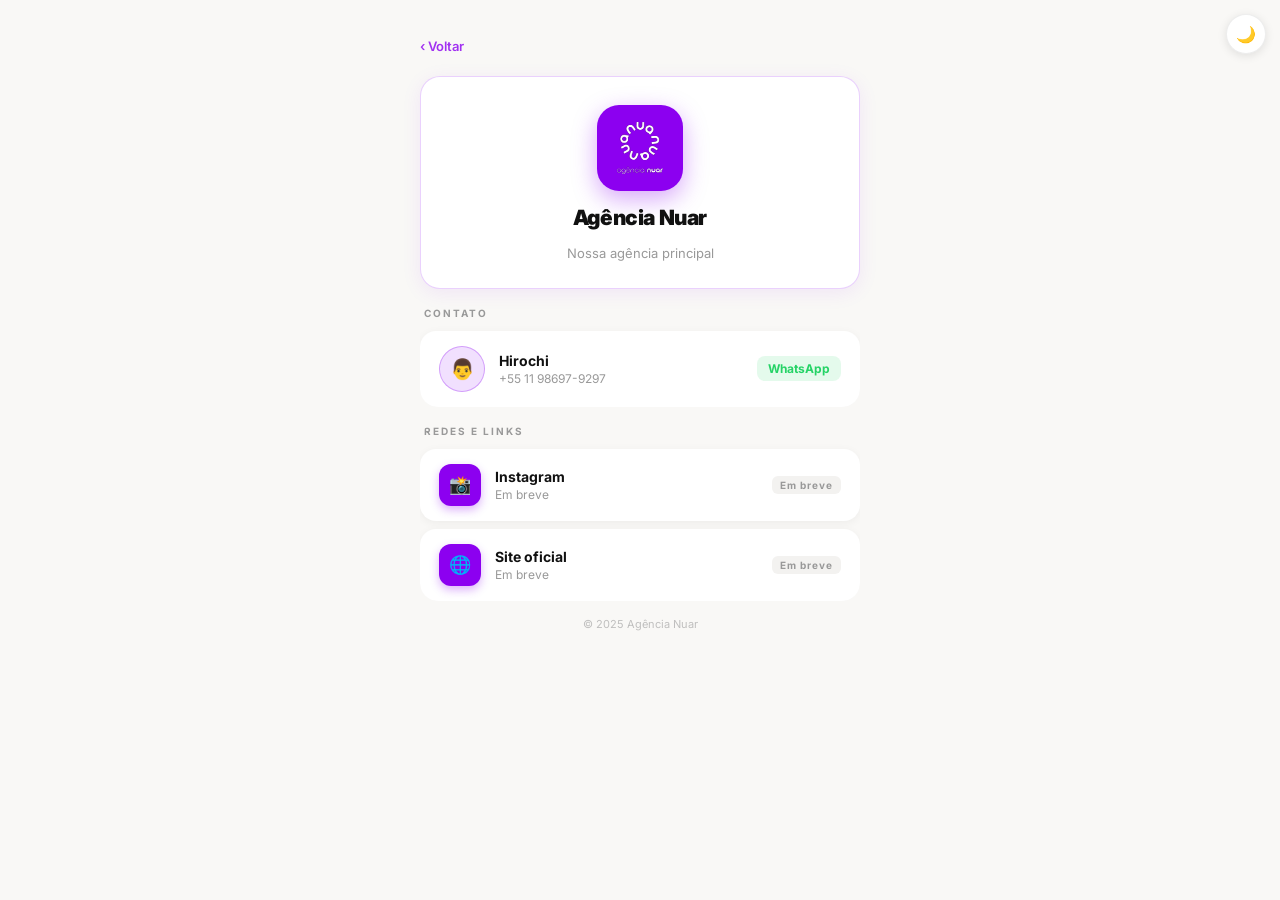
==== agencia.html @ 703eca0a "feat: borda colorida nas linhas das páginas de instituição (mobile fixo, desktop hover)" ====
<!DOCTYPE html>
<html lang="pt-BR" data-theme="light">
<head>
  <meta charset="UTF-8" />
  <meta name="viewport" content="width=device-width, initial-scale=1.0" />
  <title>Agência Nuar</title>
  <style>
    @import url('https://fonts.googleapis.com/css2?family=Inter:wght@400;500;600;700;800;900&display=swap');

    :root {
      --cor: #8c00f0;
      --cor-rgb: 140,0,240;
    }

    *, *::before, *::after { box-sizing: border-box; margin: 0; padding: 0; }

    body {
      font-family: 'Inter', system-ui, sans-serif;
      background: var(--bg, #f5f4f0);
      color: var(--text, #111);
      min-height: 100dvh;
      display: flex;
      flex-direction: column;
      align-items: center;
      padding: 32px 16px 60px;
      transition: background .3s, color .3s;
    }

    .page { width: 100%; max-width: 440px; display: flex; flex-direction: column; align-items: center; gap: 16px; }

    .back-btn {
      align-self: flex-start;
      display: flex; align-items: center; gap: 6px;
      font-size: 13px; font-weight: 600;
      color: var(--cor);
      text-decoration: none;
      padding: 6px 0;
      opacity: .8;
      transition: opacity .2s;
    }
    .back-btn:hover { opacity: 1; }

    .header {
      width: 100%;
      display: flex;
      flex-direction: column;
      align-items: center;
      gap: 14px;
      padding: 28px 20px 24px;
      background: var(--surface, #fff);
      border-radius: 20px;
      border: 1.5px solid rgba(var(--cor-rgb), .18);
      box-shadow: 0 4px 20px rgba(var(--cor-rgb), .08);
    }

    .logo-box {
      width: 86px; height: 86px;
      border-radius: 22px;
      background: var(--cor);
      display: flex; align-items: center; justify-content: center;
      box-shadow: 0 8px 24px rgba(var(--cor-rgb), .35);
    }
    .logo-box img { width: 66px; height: 66px; object-fit: contain; }

    .inst-name { font-size: 21px; font-weight: 900; letter-spacing: -.4px; color: var(--text, #111); text-align: center; }
    .inst-desc { font-size: 13px; color: var(--text2, #777); text-align: center; line-height: 1.5; }

    .card {
      width: 100%;
      background: var(--surface, #fff);
      border-radius: 18px;
      border: 1px solid var(--border, rgba(0,0,0,.07));
      box-shadow: 0 2px 12px rgba(0,0,0,.05);
      overflow: hidden;
    }

    .card-label {
      font-size: 10px; font-weight: 700;
      letter-spacing: 2px; text-transform: uppercase;
      color: var(--muted, #aaa);
      padding: 14px 18px 8px;
    }

    .contact-item {
      display: flex; align-items: center;
      gap: 14px;
      padding: 14px 18px;
      text-decoration: none;
    }

    .contact-avatar {
      width: 46px; height: 46px;
      border-radius: 50%;
      background: rgba(var(--cor-rgb), .12);
      border: 1.5px solid rgba(var(--cor-rgb), .3);
      display: flex; align-items: center; justify-content: center;
      font-size: 20px;
      flex-shrink: 0;
    }
    .contact-info { flex: 1; }
    .contact-name { font-size: 14px; font-weight: 700; color: var(--text, #111); }
    .contact-phone { font-size: 12px; color: var(--text2, #888); margin-top: 2px; }
    .contact-action {
      font-size: 12px; font-weight: 700;
      color: #25D366;
      background: rgba(37,211,102,.12);
      border-radius: 8px;
      padding: 5px 11px;
      flex-shrink: 0;
    }

    .link-item {
      display: flex; align-items: center;
      gap: 14px;
      padding: 14px 18px;
      text-decoration: none;
    }

    .link-icon {
      width: 42px; height: 42px;
      border-radius: 12px;
      background: var(--cor);
      box-shadow: 0 4px 10px rgba(var(--cor-rgb), .3);
      display: flex; align-items: center; justify-content: center;
      font-size: 18px;
      flex-shrink: 0;
    }
    .link-info { flex: 1; }
    .link-name { font-size: 14px; font-weight: 700; color: var(--text, #111); }
    .link-sub { font-size: 12px; color: var(--muted, #aaa); margin-top: 2px; }

    .em-breve {
      font-size: 10px; font-weight: 700;
      color: var(--muted, #bbb); letter-spacing: 1px;
      background: var(--surface2, #f3f2f0);
      border-radius: 6px;
      padding: 3px 8px;
      flex-shrink: 0;
    }

    .footer { font-size: 11px; color: var(--muted, #bbb); opacity: .6; }
  </style>
  <link rel="stylesheet" href="tema.css">
</head>
<body>
<button class="theme-btn" id="themeBtn" aria-label="Tema">🌙</button>
<div class="page">

  <a class="back-btn" href="index.html">‹ Voltar</a>

  <div class="header">
    <div class="logo-box">
      <img src="logos/1.svg" alt="Agência Nuar">
    </div>
    <div class="inst-name">Agência Nuar</div>
    <div class="inst-desc">Nossa agência principal</div>
  </div>

  <div class="card">
    <div class="card-label">Contato</div>
    <a class="contact-item" href="https://wa.me/5511986979297" target="_blank" rel="noopener">
      <div class="contact-avatar">👨</div>
      <div class="contact-info">
        <div class="contact-name">Hirochi</div>
        <div class="contact-phone">+55 11 98697-9297</div>
      </div>
      <span class="contact-action">WhatsApp</span>
    </a>
  </div>

  <div class="card">
    <div class="card-label">Redes e Links</div>
    <a class="link-item" href="#" target="_blank" rel="noopener">
      <div class="link-icon">📸</div>
      <div class="link-info">
        <div class="link-name">Instagram</div>
        <div class="link-sub">Em breve</div>
      </div>
      <span class="em-breve">Em breve</span>
    </a>
    <a class="link-item" href="#" target="_blank" rel="noopener">
      <div class="link-icon">🌐</div>
      <div class="link-info">
        <div class="link-name">Site oficial</div>
        <div class="link-sub">Em breve</div>
      </div>
      <span class="em-breve">Em breve</span>
    </a>
  </div>

  <div class="footer">© 2025 Agência Nuar</div>
</div>
<script src="tema.js"></script>
</body>
</html>
---- tema.css ----
/* ── Tema compartilhado — todas as páginas ── */

[data-theme="light"] {
  --bg:      #f9f8f6;
  --surface: #ffffff;
  --surface2: #f3f2f0;
  --border:  rgba(0,0,0,0.07);
  --text:    #111111;
  --text2:   #555555;
  --muted:   #999999;
  --shadow:  0 2px 12px rgba(0,0,0,.06);
}

[data-theme="dark"] {
  --bg:      #111111;
  --surface: #1e1e1e;
  --surface2: #2a2a2a;
  --border:  rgba(255,255,255,0.10);
  --text:    #ffffff;
  --text2:   #bbbbbb;
  --muted:   #777777;
  --shadow:  0 2px 12px rgba(0,0,0,.35);
}

body {
  background: var(--bg);
  color: var(--text);
  transition: background .3s, color .3s;
}

/* Botão de tema */
.theme-btn {
  position: fixed;
  top: 14px; right: 14px;
  z-index: 99;
  width: 40px; height: 40px;
  border-radius: 50%;
  border: 1px solid var(--border);
  background: var(--surface);
  box-shadow: 0 2px 10px rgba(0,0,0,.10);
  cursor: pointer;
  display: flex; align-items: center; justify-content: center;
  font-size: 16px;
  touch-action: manipulation;
  transition: background .3s, border-color .3s, box-shadow .2s;
}
.theme-btn:hover { box-shadow: 0 4px 16px rgba(0,0,0,.15); }
.theme-btn:active { transform: scale(0.93); }

/* Cards */
.card {
  background: var(--surface);
  border-color: var(--border) !important;
  transition: background .3s, border-color .3s;
}

/* Cards de instituição — cada item vira bloco independente */
.card {
  background: transparent !important;
  border: none !important;
  box-shadow: none !important;
  display: flex;
  flex-direction: column;
  gap: 8px;
  padding: 0 !important;
}

.card-label {
  color: var(--muted);
  padding: 2px 4px 4px !important;
  transition: color .3s;
}

.contact-item,
.link-item {
  border-radius: 16px !important;
  border-top: none !important;
  background: var(--surface) !important;
  border: 1.5px solid transparent !important;
  box-shadow: 0 2px 10px rgba(0,0,0,.05);
  color: var(--text);
  transition: border-color .25s, box-shadow .25s, background .15s, color .3s;
}

/* Desktop: borda colorida só no hover */
@media (hover: hover) {
  .contact-item:hover,
  .link-item:hover {
    border-color: var(--cor) !important;
    box-shadow: 0 4px 18px rgba(0,0,0,.08), 0 0 0 0px var(--cor);
    background: rgba(0,0,0,.01) !important;
  }
}

/* Mobile/touch: borda colorida sempre visível */
@media (hover: none) {
  .contact-item,
  .link-item {
    border-color: var(--cor) !important;
  }
}

.contact-phone,
.link-sub,
.inst-desc,
.footer {
  color: var(--muted);
  transition: color .3s;
}

.em-breve {
  background: var(--surface2);
  color: var(--muted);
  transition: background .3s, color .3s;
}

/* Header do card */
.header {
  background: var(--surface);
  transition: background .3s, border-color .3s;
}
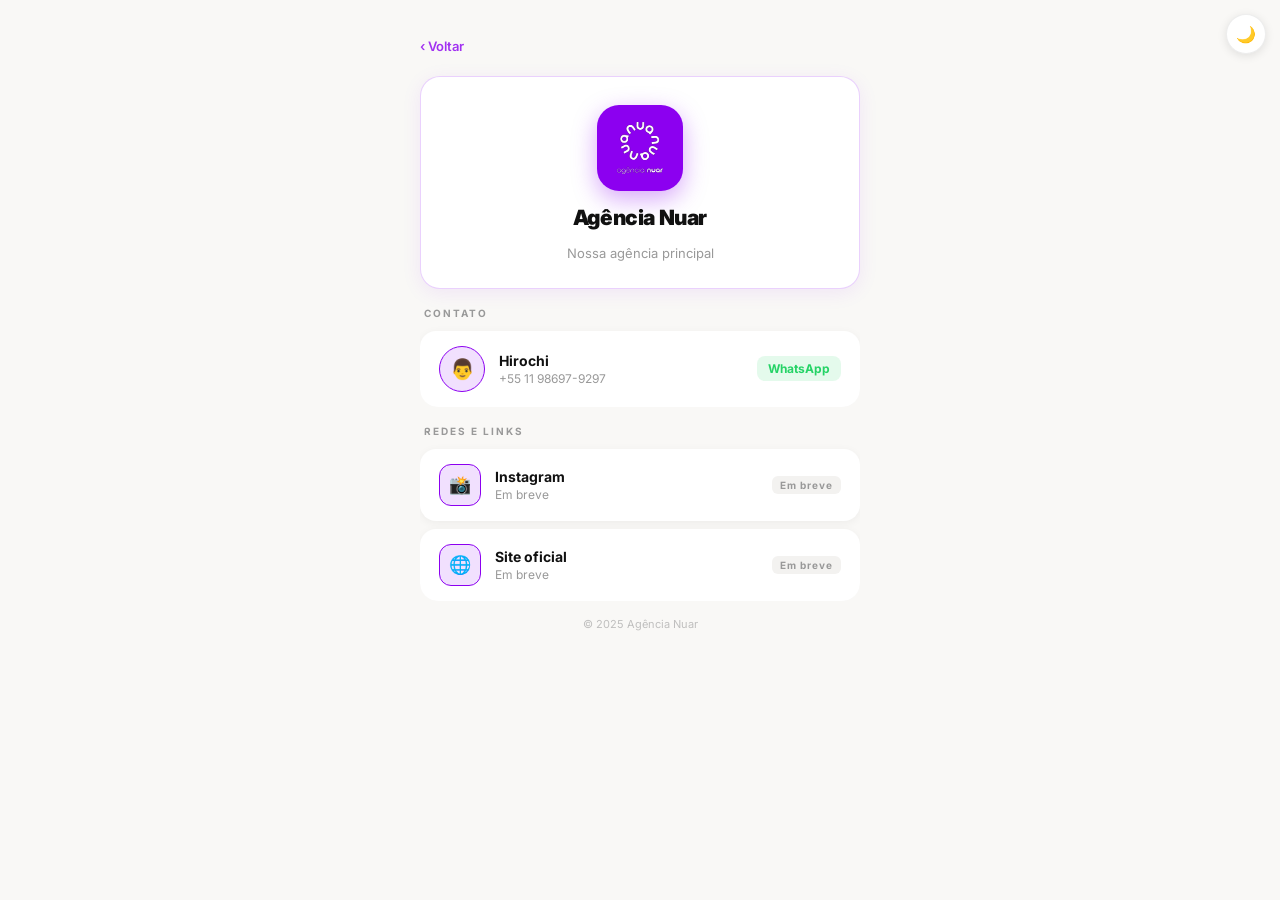
==== commit d379e5d0: "feat: desktop hover com brilho nos itens, ícones com borda colorida fixa" ====
--- a/agencia.html
+++ b/agencia.html
@@ -92,7 +92,7 @@
       width: 46px; height: 46px;
       border-radius: 50%;
       background: rgba(var(--cor-rgb), .12);
-      border: 1.5px solid rgba(var(--cor-rgb), .3);
+      border: 1.5px solid var(--cor);
       display: flex; align-items: center; justify-content: center;
       font-size: 20px;
       flex-shrink: 0;
@@ -119,8 +119,8 @@
     .link-icon {
       width: 42px; height: 42px;
       border-radius: 12px;
-      background: var(--cor);
-      box-shadow: 0 4px 10px rgba(var(--cor-rgb), .3);
+      background: rgba(var(--cor-rgb), .12);
+      border: 1.5px solid var(--cor);
       display: flex; align-items: center; justify-content: center;
       font-size: 18px;
       flex-shrink: 0;
--- a/tema.css
+++ b/tema.css
@@ -82,13 +82,18 @@
   transition: border-color .25s, box-shadow .25s, background .15s, color .3s;
 }
 
-/* Desktop: borda colorida só no hover */
+/* Desktop: sem borda por padrão, borda + brilho só no hover */
 @media (hover: hover) {
+  .contact-item,
+  .link-item {
+    border-color: transparent !important;
+  }
   .contact-item:hover,
   .link-item:hover {
     border-color: var(--cor) !important;
-    box-shadow: 0 4px 18px rgba(0,0,0,.08), 0 0 0 0px var(--cor);
-    background: rgba(0,0,0,.01) !important;
+    box-shadow: 0 6px 20px rgba(0,0,0,.10),
+                0 0 0 0.5px var(--cor),
+                0 0 22px 4px rgba(var(--cor-rgb), .22) !important;
   }
 }
 
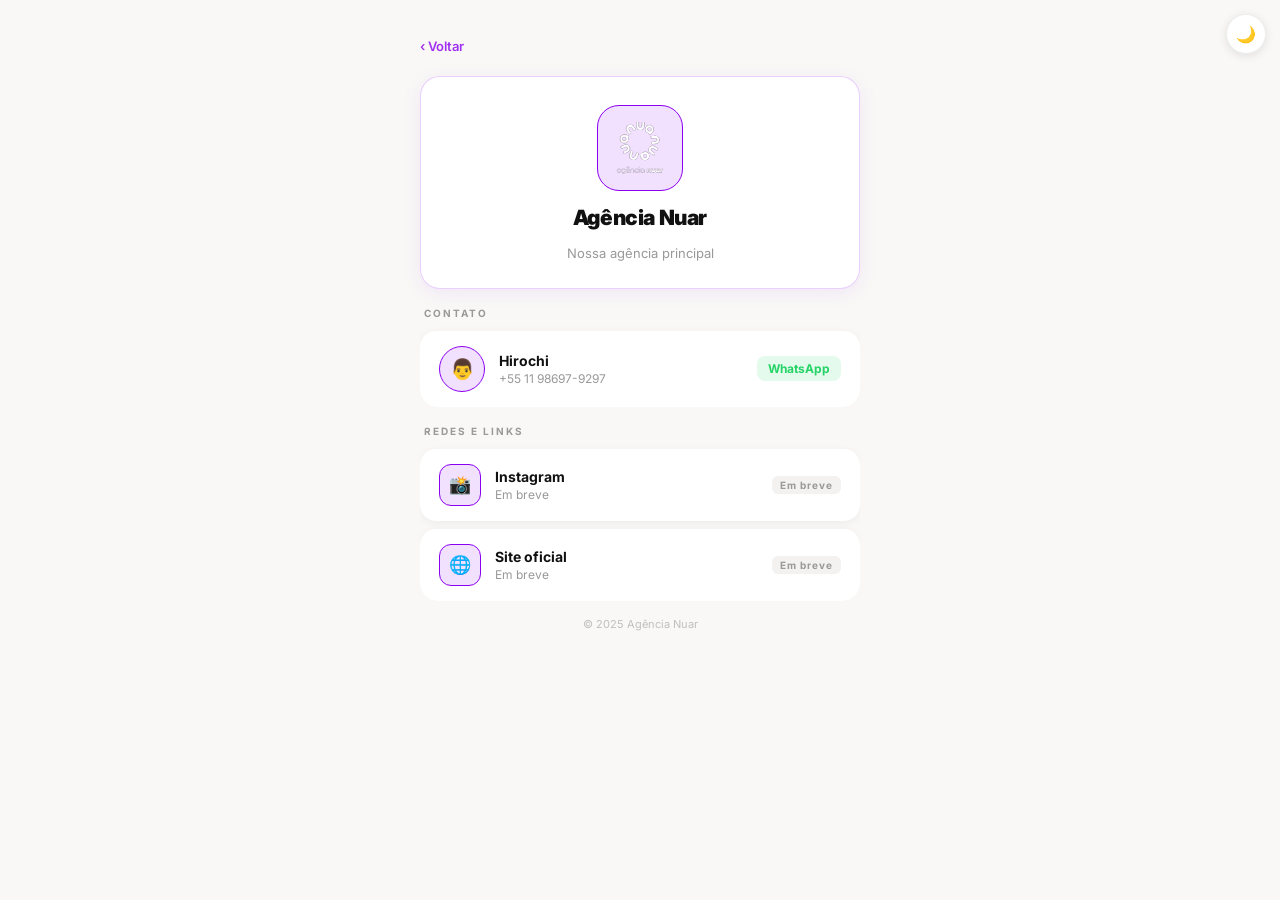
==== commit 7028fabe: "fix: logo-box com mesmo estilo dos ícones (fundo suave + borda colorida)" ====
--- a/agencia.html
+++ b/agencia.html
@@ -56,9 +56,9 @@
     .logo-box {
       width: 86px; height: 86px;
       border-radius: 22px;
-      background: var(--cor);
+      background: rgba(var(--cor-rgb), .12);
+      border: 1.5px solid var(--cor);
       display: flex; align-items: center; justify-content: center;
-      box-shadow: 0 8px 24px rgba(var(--cor-rgb), .35);
     }
     .logo-box img { width: 66px; height: 66px; object-fit: contain; }
 
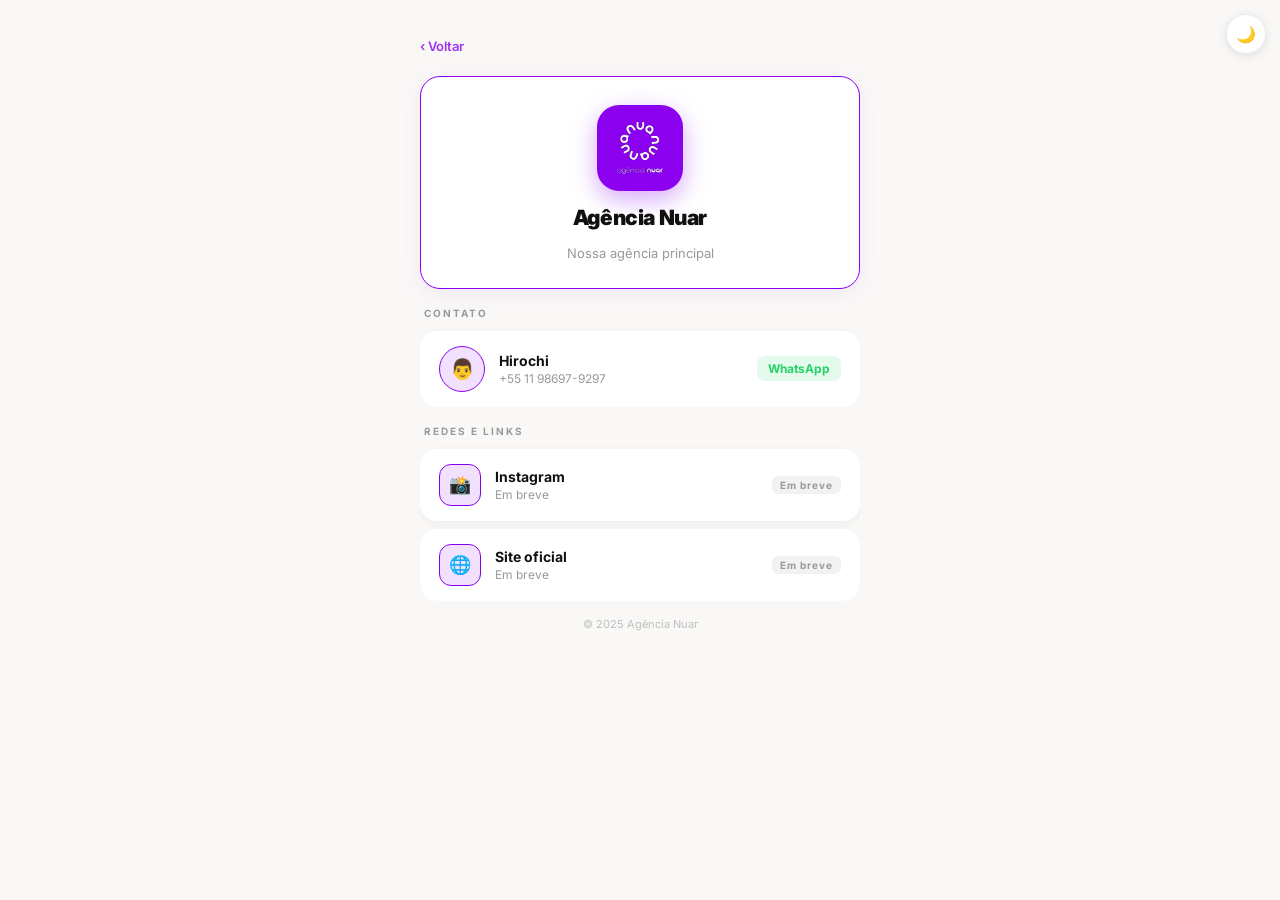
==== commit c0147933: "fix: reverte logo, borda colorida no bloco do header" ====
--- a/agencia.html
+++ b/agencia.html
@@ -56,9 +56,9 @@
     .logo-box {
       width: 86px; height: 86px;
       border-radius: 22px;
-      background: rgba(var(--cor-rgb), .12);
-      border: 1.5px solid var(--cor);
+      background: var(--cor);
       display: flex; align-items: center; justify-content: center;
+      box-shadow: 0 8px 24px rgba(var(--cor-rgb), .35);
     }
     .logo-box img { width: 66px; height: 66px; object-fit: contain; }
 
--- a/tema.css
+++ b/tema.css
@@ -122,5 +122,6 @@
 /* Header do card */
 .header {
   background: var(--surface);
+  border-color: var(--cor) !important;
   transition: background .3s, border-color .3s;
 }
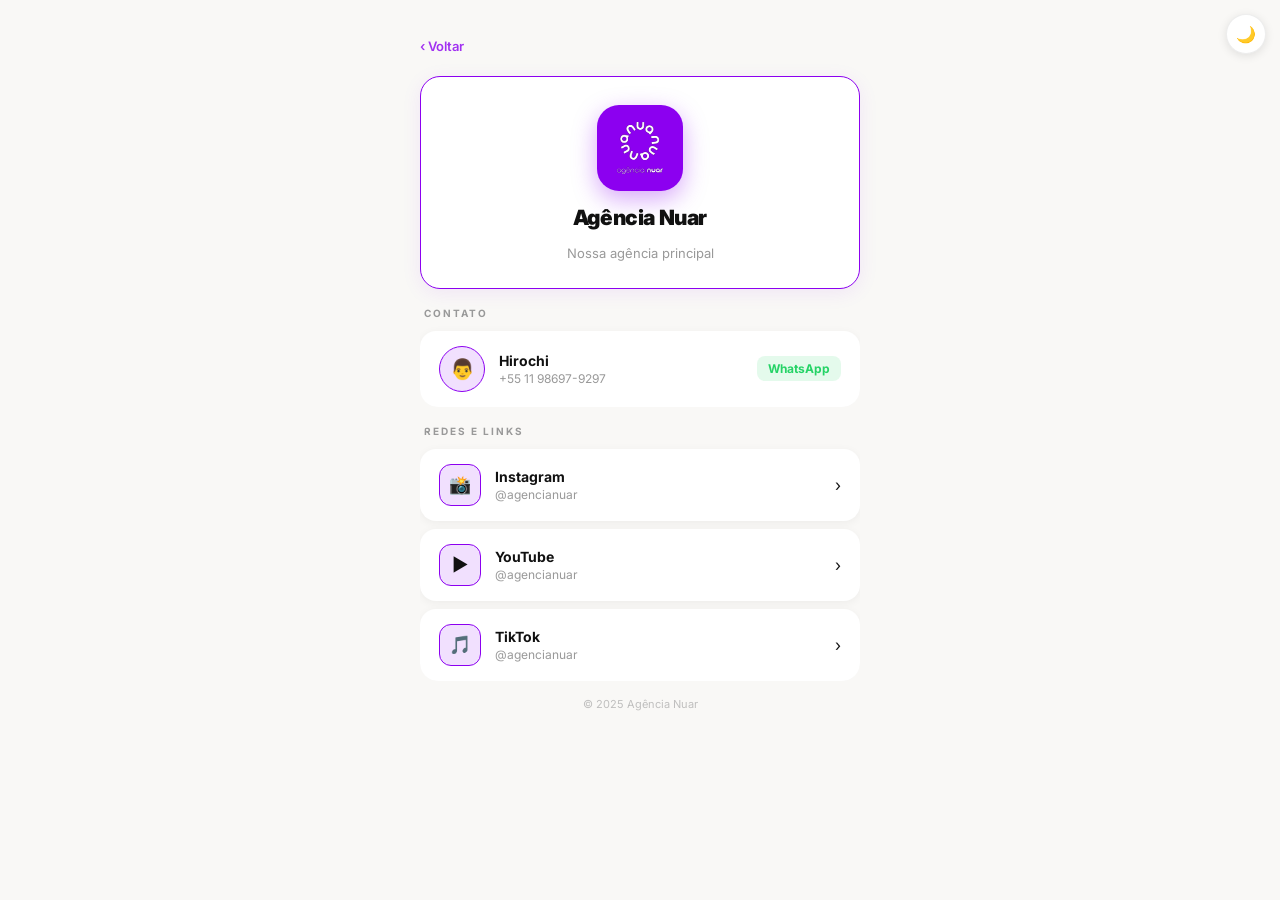
==== commit 19c0ee20: "feat: links reais das redes sociais em todas as páginas" ====
--- a/agencia.html
+++ b/agencia.html
@@ -49,7 +49,7 @@
       padding: 28px 20px 24px;
       background: var(--surface, #fff);
       border-radius: 20px;
-      border: 1.5px solid rgba(var(--cor-rgb), .18);
+      border: 1.5px solid var(--cor);
       box-shadow: 0 4px 20px rgba(var(--cor-rgb), .08);
     }
 
@@ -170,21 +170,29 @@
 
   <div class="card">
     <div class="card-label">Redes e Links</div>
-    <a class="link-item" href="#" target="_blank" rel="noopener">
+    <a class="link-item" href="https://www.instagram.com/agencianuar/" target="_blank" rel="noopener">
       <div class="link-icon">📸</div>
       <div class="link-info">
         <div class="link-name">Instagram</div>
-        <div class="link-sub">Em breve</div>
-      </div>
-      <span class="em-breve">Em breve</span>
-    </a>
-    <a class="link-item" href="#" target="_blank" rel="noopener">
-      <div class="link-icon">🌐</div>
+        <div class="link-sub">@agencianuar</div>
+      </div>
+      <span class="link-arrow">›</span>
+    </a>
+    <a class="link-item" href="https://www.youtube.com/@agencianuar" target="_blank" rel="noopener">
+      <div class="link-icon">▶️</div>
       <div class="link-info">
-        <div class="link-name">Site oficial</div>
-        <div class="link-sub">Em breve</div>
-      </div>
-      <span class="em-breve">Em breve</span>
+        <div class="link-name">YouTube</div>
+        <div class="link-sub">@agencianuar</div>
+      </div>
+      <span class="link-arrow">›</span>
+    </a>
+    <a class="link-item" href="https://www.tiktok.com/@agencianuar" target="_blank" rel="noopener">
+      <div class="link-icon">🎵</div>
+      <div class="link-info">
+        <div class="link-name">TikTok</div>
+        <div class="link-sub">@agencianuar</div>
+      </div>
+      <span class="link-arrow">›</span>
     </a>
   </div>
 
--- a/tema.css
+++ b/tema.css
@@ -122,6 +122,6 @@
 /* Header do card */
 .header {
   background: var(--surface);
-  border-color: var(--cor) !important;
+  border: 1.5px solid var(--cor) !important;
   transition: background .3s, border-color .3s;
 }
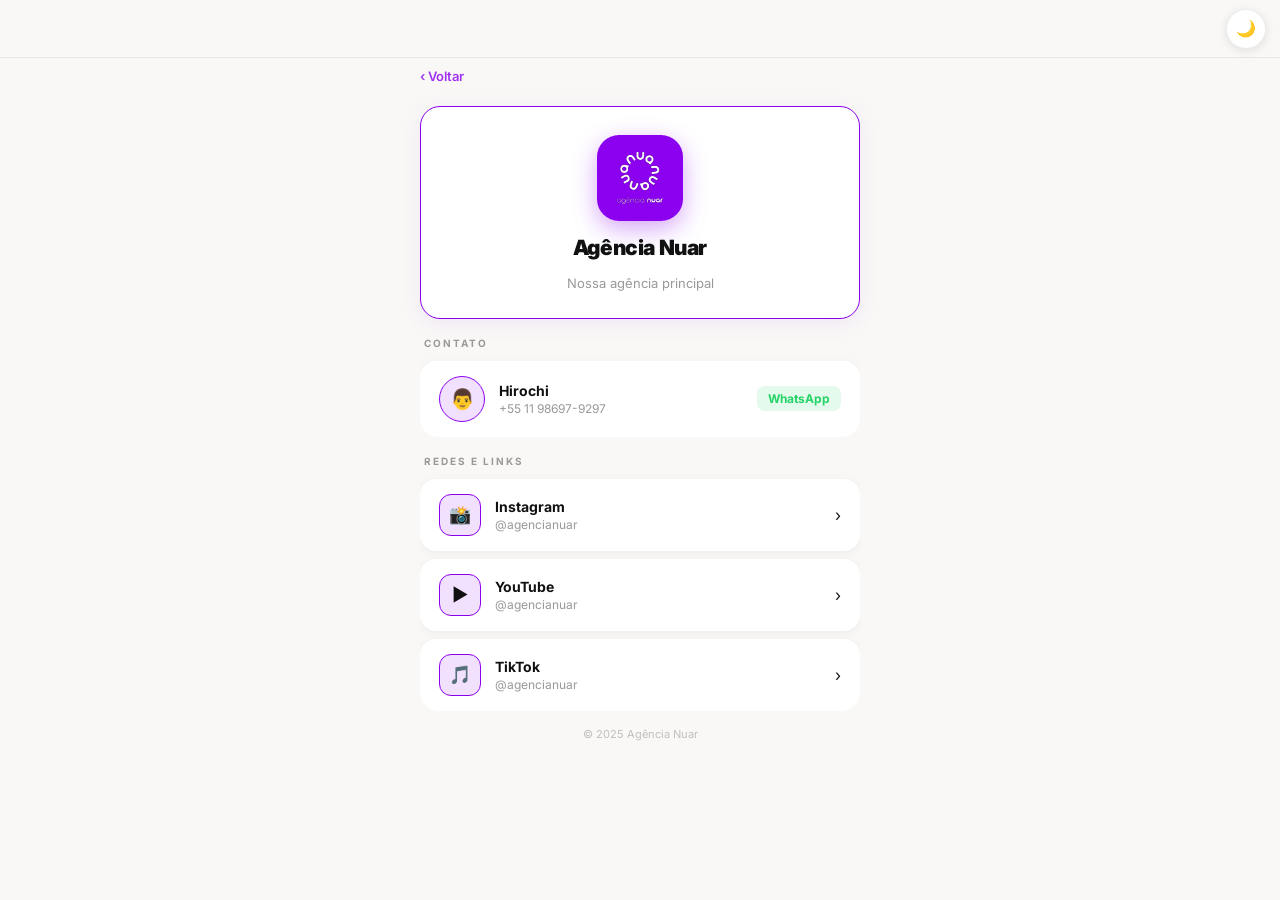
==== commit 109b5d65: "fix: barra fixa no topo com botão de tema, conteúdo não sobrepõe" ====
--- a/agencia.html
+++ b/agencia.html
@@ -143,7 +143,7 @@
   <link rel="stylesheet" href="tema.css">
 </head>
 <body>
-<button class="theme-btn" id="themeBtn" aria-label="Tema">🌙</button>
+<div class="top-bar"><button class="theme-btn" id="themeBtn" aria-label="Tema">🌙</button></div>
 <div class="page">
 
   <a class="back-btn" href="index.html">‹ Voltar</a>
--- a/tema.css
+++ b/tema.css
@@ -25,14 +25,27 @@
 body {
   background: var(--bg);
   color: var(--text);
+  padding-top: 62px;
   transition: background .3s, color .3s;
 }
 
-/* Botão de tema */
+/* Barra fixa no topo */
+.top-bar {
+  position: fixed;
+  top: 0; left: 0; right: 0;
+  height: 58px;
+  z-index: 999;
+  display: flex;
+  align-items: center;
+  justify-content: flex-end;
+  padding: 0 14px;
+  background: var(--bg);
+  border-bottom: 1px solid var(--border);
+  transition: background .3s, border-color .3s;
+}
+
+/* Botão de tema — dentro da barra */
 .theme-btn {
-  position: fixed;
-  top: 14px; right: 14px;
-  z-index: 99;
   width: 40px; height: 40px;
   border-radius: 50%;
   border: 1px solid var(--border);
@@ -43,6 +56,7 @@
   font-size: 16px;
   touch-action: manipulation;
   transition: background .3s, border-color .3s, box-shadow .2s;
+  flex-shrink: 0;
 }
 .theme-btn:hover { box-shadow: 0 4px 16px rgba(0,0,0,.15); }
 .theme-btn:active { transform: scale(0.93); }
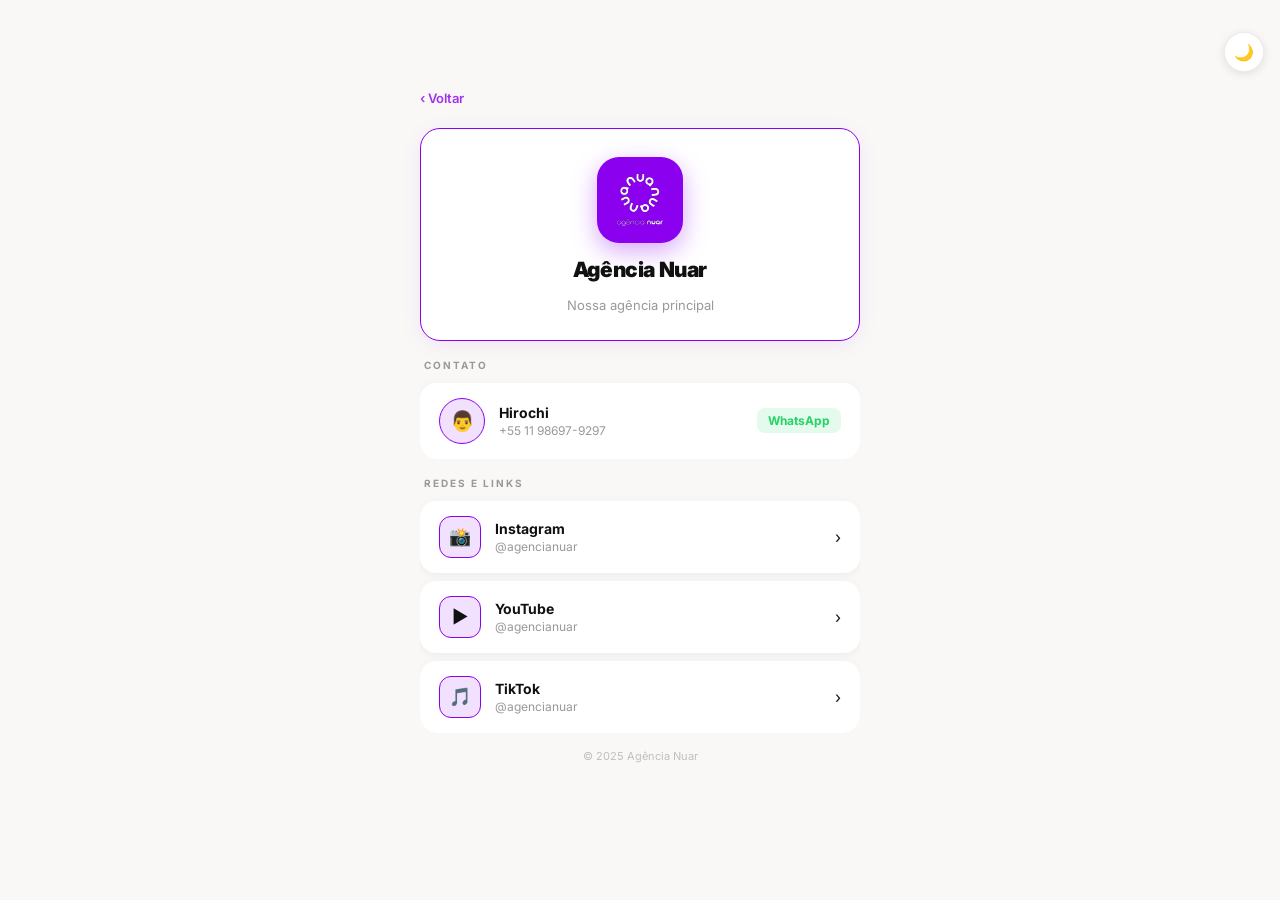
==== commit 2fe7ac8f: "fix: botão de tema no fluxo da página, some ao rolar" ====
--- a/agencia.html
+++ b/agencia.html
@@ -143,7 +143,7 @@
   <link rel="stylesheet" href="tema.css">
 </head>
 <body>
-<div class="top-bar"><button class="theme-btn" id="themeBtn" aria-label="Tema">🌙</button></div>
+<button class="theme-btn" id="themeBtn" aria-label="Tema">🌙</button>
 <div class="page">
 
   <a class="back-btn" href="index.html">‹ Voltar</a>
--- a/tema.css
+++ b/tema.css
@@ -25,38 +25,25 @@
 body {
   background: var(--bg);
   color: var(--text);
-  padding-top: 62px;
   transition: background .3s, color .3s;
 }
 
-/* Barra fixa no topo */
-.top-bar {
-  position: fixed;
-  top: 0; left: 0; right: 0;
-  height: 58px;
-  z-index: 999;
-  display: flex;
-  align-items: center;
-  justify-content: flex-end;
-  padding: 0 14px;
-  background: var(--bg);
-  border-bottom: 1px solid var(--border);
-  transition: background .3s, border-color .3s;
-}
-
-/* Botão de tema — dentro da barra */
+/* Botão de tema — no fluxo normal, topo da página */
 .theme-btn {
+  display: block;
+  margin-left: auto;
+  margin-bottom: 12px;
   width: 40px; height: 40px;
   border-radius: 50%;
   border: 1px solid var(--border);
   background: var(--surface);
   box-shadow: 0 2px 10px rgba(0,0,0,.10);
   cursor: pointer;
-  display: flex; align-items: center; justify-content: center;
   font-size: 16px;
   touch-action: manipulation;
   transition: background .3s, border-color .3s, box-shadow .2s;
-  flex-shrink: 0;
+  line-height: 40px;
+  text-align: center;
 }
 .theme-btn:hover { box-shadow: 0 4px 16px rgba(0,0,0,.15); }
 .theme-btn:active { transform: scale(0.93); }
